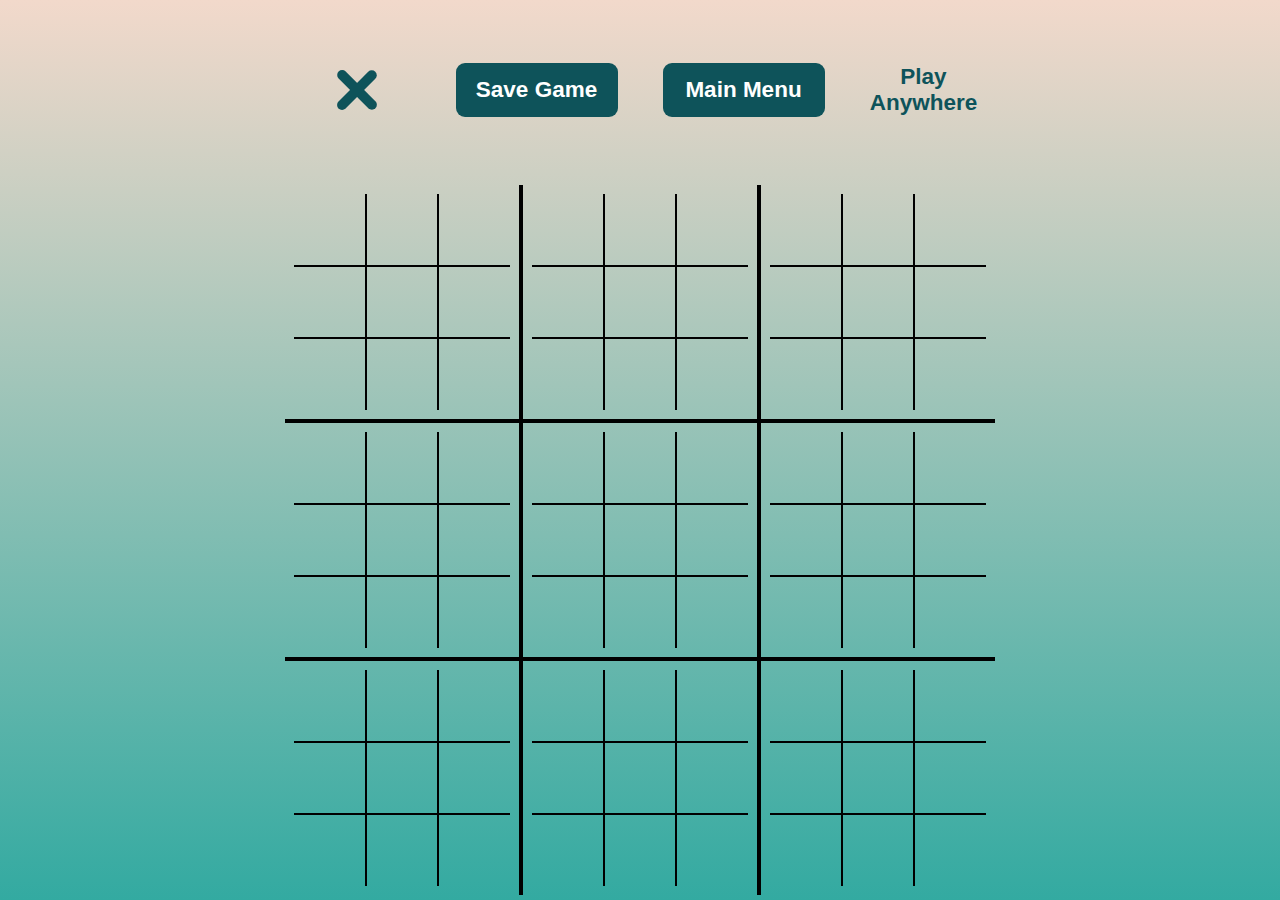
==== html/gameboard.html @ 93d73837 "add pubsub.js and refactor setTheme and save.js" ====
<!DOCTYPE html>
<html lang="en">

<head>
    <meta charset="UTF-8">
    <meta http-equiv="X-UA-Compatible" content="IE=edge">
    <meta name="viewport" content="width=device-width, initial-scale=1.0">
    <link rel="icon" href="../icon.png">
    <link rel="stylesheet" href="../css/styles.css">

    <script src="../js/pubsub.js" defer></script>
    <script src="../js/save.js" defer></script>
    <script src="../js/gameplay.js" defer></script>
    <title>Ultimate Tic-Tac-Toe</title>
</head>

<body>
    <div class="container">
        <div class="in-game-info-container" id="inGameInfoContainer">
            <div class="turn-indicator" id="turnIndicator"></div>
            <button id="saveButton"><a>Save Game</a></button>
            <p class='conquest-mode-indicator' id='conquestModeIndicator'></p>
            <button id="mainMenuButton"><a href="../index.html">Main Menu</a></button>
            <div class="playable-section-indicator" id="playableSectionIndicator">
                <p id="playableSectionIndicatorText"></p>
            </div>
        </div>

        <div class="board-whole" id="boardWhole"></div>
    </div>

    <div class="winning-message" id="winningMessage">
        <div data-winning-message-text></div>
        <button id="restartButton"><a>Restart</a></button>
    </div>

</body>

</html>
---- css/styles.css ----
*,
*::after,
*::before {
    box-sizing: border-box;
}

body {
    margin: 0;
    padding: 0;
}

body.waiting * {
    cursor: wait !important;
}

:root {
    /* --base-background-color: linear-gradient(#F2D9CB,#33AAA1);
    --button-color: #0E535A;
    --button-text-color: white;
    --button-border-color: none;
    --button-hover-shadow: 0px 0px 10px black inset;
    --large-gameboard-color: black;
    --small-gameboards-color: black;
    --marker-color: black;
    --marker-hover-color: lightgrey;
    --section-win-marker-color: #0E535A;
    --game-info-text-color: #0E535A;
    --title-color: black; */
    /* ^ themes ^ */
    --winning-message-background-color: black;
    --board-size: 80vh;
    --cell-size: 8vh;
    --marker-size: calc(var(--cell-size) * 0.9);
    --section-win-marker-size: calc(var(--cell-size)*3);
    --default-font-family: sans-serif;
}

a {
    display: flex;
    flex-direction: column;
    justify-content: center;
    text-align: center;
    height: 100%;
    width: 100%;
    text-decoration: none;
    color: inherit;
    padding: .25em .5em;
}

button:focus {
    outline: none;
}


/*GAMEPLAY BOARD*/

.container {
    display: flex;
    position: fixed;
    top: 0;
    bottom: 0;
    left: 0;
    right: 0;
    flex-direction: column;
    justify-content: space-evenly;
    align-content: space-around;
    align-items: center;
    background: var(--base-background-color);
}

.in-game-info-container {
    position: relative;
    display: flex;
    height: 20vh;
    flex-direction: row;
    justify-content: space-around;
    align-items: center;
    width: var(--board-size);
}

.in-game-info-container button {
    font-size: 2.5vh;
    font-family: var(--default-font-family);
    font-weight: bold;
    height: 6vh;
    width: 22.5%;
    background-color: var(--button-color);
    border: solid 1px var(--button-border-color);
    border-radius: 1vh;
    color: var(--button-text-color);
    cursor: pointer;
}

.in-game-info-container button:hover {
    box-shadow: var(--button-hover-shadow);
}

.turn-indicator {
    display: flex;
    height: 6vh;
    width: 15%;
    justify-content: center;
}

.turn-indicator.X::before,
.turn-indicator.X::after {
    content: '';
    position: absolute;
    align-self: center;
    border-radius: calc(var(--marker-size) * 0.1);
    height: calc(var(--marker-size) * 0.80);
    width: calc(var(--marker-size) * 0.15);
    background-color: var(--game-info-text-color);
}

.turn-indicator.X::before {
    transform: rotate(45deg);
}

.turn-indicator.X::after {
    transform: rotate(-45deg);
}

.turn-indicator.O::before {
    content: '';
    position: absolute;
    align-self: center;
    border-radius: 50%;
    border-style: solid;
    border-width: calc(var(--marker-size)*0.15);
    background-color: none;
    height: calc(var(--marker-size) * 0.7);
    width: calc(var(--marker-size) * 0.7);
    border-color: var(--game-info-text-color);
}

.playable-section-indicator {
    display: flex;
    justify-content: center;
    height: 7vh;
    width: 15%;
}

.playable-section-indicator p {
    font-family: var(--default-font-family);
    color: var(--game-info-text-color);
    font-size: 2.5vh;
    font-weight: bold;
    text-align: center;
    align-self: center;
}

.conquest-mode-indicator:before {
    font-family: var(--default-font-family);
    color: var(--game-info-text-color);
    font-weight: bold;
    content: '\2694';
    font-size: 6vh;
}

.conquest-mode-indicator {
    display: none;
}

.conquest-mode-indicator.show {
    display: block;
}

.board-whole {
    position: relative;
    height: var(--board-size);
    width: var(--board-size);
    align-content: center;
    justify-content: center;
    align-items: center;
    justify-items: center;
    display: grid;
    grid-template-columns: repeat(3, auto);
}

.board-segment {
    border: solid 2px var(--large-gameboard-color);
    align-content: center;
    justify-content: center;
    align-items: center;
    justify-items: center;
    display: grid;
    position: relative;
    grid-template-columns: repeat(3, auto);
    cursor: not-allowed;
    padding: 1vh;
}

.board-segment.X,
.board-segment.O {
    cursor: pointer;
}

.board-segment:first-child,
.board-segment:nth-child(2),
.board-segment:nth-child(3) {
    border-top: none;
}

.board-segment:nth-child(3n + 1) {
    border-left: none;
}

.board-segment:nth-child(3n) {
    border-right: none;
}

.board-segment:last-child,
.board-segment:nth-child(8),
.board-segment:nth-child(7) {
    border-bottom: none;
}

.board-segment.O-win:before {
    content: '';
    position: absolute;
    border-radius: 50%;
    border: solid calc(var(--section-win-marker-size)*0.15) var(--section-win-marker-color);
    background-color: none;
    height: calc(var(--section-win-marker-size) * 0.85);
    width: calc(var(--section-win-marker-size) * 0.85);
    z-index: -1;
}

.board-segment.X-win:before,
.board-segment.X-win:after {
    content: '';
    position: absolute;
    border-radius: calc(var(--section-win-marker-size) * 0.1);
    height: var(--section-win-marker-size);
    width: calc(var(--section-win-marker-size) * 0.15);
    background-color: var(--section-win-marker-color);
    z-index: -1;
}

.board-segment.X-win:before {
    transform: rotate(-45deg);
}

.board-segment.X-win:after {
    transform: rotate(45deg);
}

.cell {
    height: var(--cell-size);
    width: var(--cell-size);
    border: solid 1px var(--small-gameboards-color);
    display: flex;
    position: relative;
    justify-content: center;
    align-items: center;
    cursor: inherit;
}

.cell.X,
.cell.O {
    cursor: not-allowed;
}

.cell:first-child,
.cell:nth-child(2),
.cell:nth-child(3) {
    border-top: none;
}

.cell:nth-child(3n + 1) {
    border-left: none;
}

.cell:nth-child(3n) {
    border-right: none;
}

.cell:last-child,
.cell:nth-child(8),
.cell:nth-child(7) {
    border-bottom: none;
}

.cell.X::before,
.cell.X::after {
    background-color: var(--marker-color);
}

.board-segment.X .cell:not(.X):not(.O):hover::before,
.board-segment.X .cell:not(.X):not(.O):hover::after {
    background-color: var(--marker-hover-color);
}

.cell.X::before,
.cell.X::after,
.board-segment.X .cell:not(.X):not(.O):hover::before,
.board-segment.X .cell:not(.X):not(.O):hover::after {
    content: '';
    position: absolute;
    border-radius: calc(var(--marker-size) * 0.1);
    height: var(--marker-size);
    width: calc(var(--marker-size) * 0.15);
}

.cell.X::before,
.board-segment.X .cell:not(.X):not(.O):hover::before {
    transform: rotate(-45deg);
}

.cell.X::after,
.board-segment.X .cell:not(.X):not(.O):hover::after {
    transform: rotate(45deg);
}

.cell.O::before {
    border-color: var(--marker-color);
}

.board-segment.O .cell:not(.X):not(.O):hover::before {
    border-color: var(--marker-hover-color)
}

.cell.O::before,
.board-segment.O .cell:not(.X):not(.O):hover::before {
    content: '';
    position: absolute;
    border-radius: 50%;
    border-style: solid;
    border-width: calc(var(--marker-size)*0.15);
    background-color: none;
    height: calc(var(--marker-size) * 0.85);
    width: calc(var(--marker-size) * 0.85);
}

.winning-message {
    display: none;
    position: fixed;
    top: 0;
    left: 0;
    bottom: 0;
    right: 0;
    flex-direction: column;
    justify-content: center;
    align-items: center;
    background-color: rgba(0, 0, 0, 0.9);
    color: white;
    font-size: 12vh;
    font-family: var(--default-font-family);
}

.winning-message button {
    height: 8vh;
    width: calc(var(--board-size) * 0.6);
    font-size: 5vh;
    font-family: var(--default-font-family);
    font-weight: bold;
    background-color: var(--button-color);
    border: solid 1px var(--button-border-color);
    border-radius: 1vh;
    color: var(--button-text-color);
    cursor: pointer;
}

.winning-message button:hover {
    box-shadow: var(--button-hover-shadow);
}

.winning-message.show {
    display: flex;
}


/*MAIN MENU SCREEN*/

.main-menu-container {
    position: fixed;
    display: flex;
    top: 0;
    bottom: 0;
    left: 0;
    right: 0;
    background: var(--base-background-color);
    flex-direction: column;
    justify-content: space-evenly;
    align-items: center;
}

.game-title-container {
    display: flex;
    flex-direction: column;
    top: 0;
    height: 40vh;
    width: var(--board-size);
    justify-content: center;
    align-content: center;
}

.game-title {
    font-size: 12vh;
    font-family: var(--default-font-family);
    color: var(--title-color);
    width: 100%;
    text-align: center;
    text-transform: uppercase;
    position: relative;
}

.main-menu-button-container {
    display: flex;
    flex-direction: column;
    justify-content: space-evenly;
    align-items: center;
    height: 60vh;
    width: var(--board-size);
}

.main-menu-button-container button,
.new-game-modal button {
    width: 100%;
    height: 9vh;
    font-size: 5vh;
    font-family: var(--default-font-family);
    font-weight: bold;
    background-color: var(--button-color);
    border: solid 1px var(--button-border-color);
    border-radius: 1.5vh;
    color: var(--button-text-color);
    cursor: pointer;
}

.main-menu-button-container button:hover,
.new-game-modal button:hover {
    box-shadow: var(--button-hover-shadow);
}

.continue-game-button {
    display: none;
}

.continue-game-button.show {
    display: block;
}

.new-game-modal {
    display: none;
    flex-direction: column;
    position: fixed;
    width: var(--board-size);
    left: 50%;
    top: 50%;
    transform: translate(-50%, -50%);
    justify-content: center;
    align-items: center;
    z-index: 2;
}

.new-game-modal button {
    width: 100%;
    height: 10vh;
    font-size: 5vh;
    margin: 5vh 0;
}

.new-game-modal-background {
    display: none;
    position: fixed;
    top: 0;
    bottom: 0;
    left: 0;
    right: 0;
    background-color: rgba(0, 0, 0, 0.9);
    z-index: 1;
}

.new-game-modal.show {
    display: flex;
}

.new-game-modal-background.show {
    display: block;
}


/* THEMES SCREEN */

.themes-container {
    position: fixed;
    display: flex;
    flex-direction: column;
    top: 0;
    bottom: 0;
    left: 0;
    right: 0;
    justify-content: space-evenly;
    align-items: center;
    background: var(--base-background-color);
}

.themes-button-container {
    display: grid;
    flex-grow: 90;
    width: var(--board-size);
    grid-template-columns: repeat(2, auto);
    justify-content: space-evenly;
    margin: 1.5vh 0;
    overflow: scroll;
    -ms-overflow-style: none;
    /* Hides scroll bar in IE and Edge */
    scrollbar-width: none;
    /* Hides scroll bar in Firefox */
}

.themes-button-container::-webkit-scrollbar {
    display: none;
    /* Hides scroll bar in Chrome */
}

.themes-button-container button {
    content: '';
    width: calc(var(--section-win-marker-size) * 0.7);
    height: calc(var(--section-win-marker-size) * 0.7);
    margin: 1.5vh 0;
    border-radius: 50%;
    border: solid 0.5vh #333333;
    background-color: black;
    cursor: pointer;
}

#themeOneButton {
    background: linear-gradient(#FFACA8, #FADFC2);
}

#themeTwoButton {
    background: linear-gradient(#F4B84D, #7B3C4A);
}

#themeThreeButton {
    background: linear-gradient(#F2D9CB, #33AAA1);
}

#themeFourButton {
    background: linear-gradient(#479948, #002A48);
}

#themeFiveButton {
    background: radial-gradient(#1FA897, #0D2E35);
}

#themeSixButton {
    background: linear-gradient(#243F4D 33%, #292929 33%);
}

#themeSevenButton {
    background: linear-gradient(#004524 33%, #292929 33%);
}

#themeEightButton {
    background: linear-gradient(#3791B5 33%, #EAEAEA 33%);
}

#themeNineButton {
    background: linear-gradient(#00956F 33%, #EAEAEA 33%);
}

#themeTenButton {
    background: linear-gradient(#B53759 33%, #EAEAEA 33%);
}

#themeElevenButton {
    background: white;
}

#themeTwelveButton {
    background: #222;
}

.back-button {
    width: var(--board-size);
    height: 9vh;
    font-size: 5vh;
    font-family: var(--default-font-family);
    font-weight: bold;
    background-color: var(--button-color);
    border: solid 1px var(--button-border-color);
    border-radius: 1.5vh;
    color: var(--button-text-color);
    margin: 24px 0;
    cursor: pointer;
}

.back-button:hover {
    box-shadow: var(--button-hover-shadow);
}


/*HOW TO PLAY SCREEN*/

.how-to-play-container {
    display: flex;
    position: fixed;
    top: 0;
    bottom: 0;
    left: 0;
    right: 0;
    flex-direction: column;
    align-items: center;
    background: var(--base-background-color);
}

.how-to-play-game-indicators {
    display: flex;
    justify-content: space-evenly;
    align-items: center;
    height: 50vh;
    width: 50vh;
}

.how-to-play-game-indicators.hide {
    display: none;
}

.how-to-play-turn-indicator {
    display: flex;
    position: relative;
    height: 12vh;
    width: 12vh;
    justify-content: center;
}

.how-to-play-turn-indicator.circled {
    border: solid 3px red;
    border-radius: 50%;
}

.how-to-play-turn-indicator.X::before,
.how-to-play-turn-indicator.X::after {
    content: '';
    position: absolute;
    align-self: center;
    border-radius: calc(var(--marker-size) * 0.1);
    height: calc(var(--marker-size) * 1);
    width: calc(var(--marker-size) * 0.15);
    background-color: var(--game-info-text-color);
}

.how-to-play-turn-indicator.X::before {
    transform: rotate(45deg);
}

.how-to-play-turn-indicator.X::after {
    transform: rotate(-45deg);
}

.how-to-play-playable-section-indicator {
    display: flex;
    position: relative;
    justify-content: center;
    height: 12vh;
    width: 12vh;
}

.how-to-play-playable-section-indicator p {
    font-family: var(--default-font-family);
    color: var(--game-info-text-color);
    font-size: 2.5vh;
    font-weight: bold;
    text-align: center;
    align-self: center;
}

.how-to-play-playable-section-indicator.circled {
    border: solid 3px red;
    border-radius: 50%;
}

.how-to-play-conquest-mode-indicator {
    display: flex;
    position: relative;
    justify-content: center;
    height: 12vh;
    width: 12vh;
}

.how-to-play-conquest-mode-indicator p:before {
    font-family: var(--default-font-family);
    color: var(--game-info-text-color);
    content: '\2694';
    font-size: 6vh;
    font-weight: bold;
    text-align: center;
    align-self: center;
}

.how-to-play-conquest-mode-indicator.circled {
    border: solid 3px red;
    border-radius: 50%;
    bottom: 3px;
}

.how-to-play-board-whole {
    display: grid;
    height: 50vh;
    width: 50vh;
    align-content: center;
    justify-content: center;
    align-items: center;
    justify-items: center;
    grid-template-columns: repeat(3, auto);
}

.how-to-play-board-whole.hide {
    display: none;
}

.how-to-play-board-segment {
    border: solid 2px var(--large-gameboard-color);
    align-content: center;
    justify-content: center;
    align-items: center;
    justify-items: center;
    display: grid;
    position: relative;
    grid-template-columns: repeat(3, auto);
    padding: 1vh;
}

.how-to-play-board-segment:first-child,
.how-to-play-board-segment:nth-child(2),
.how-to-play-board-segment:nth-child(3) {
    border-top: none;
}

.how-to-play-board-segment:nth-child(3n + 1) {
    border-left: none;
}

.how-to-play-board-segment:nth-child(3n) {
    border-right: none;
}

.how-to-play-board-segment:last-child,
.how-to-play-board-segment:nth-child(8),
.how-to-play-board-segment:nth-child(7) {
    border-bottom: none;
}

.how-to-play-board-segment.O-win:before {
    content: '';
    position: absolute;
    border-radius: 50%;
    border: solid calc(50vh * 0.3 * 0.15) var(--section-win-marker-color);
    background-color: none;
    height: calc(50vh * 0.3 * 0.85);
    width: calc(50vh * 0.3 * 0.85);
    z-index: -1;
}

.how-to-play-board-segment.X-win:before,
.how-to-play-board-segment.X-win:after {
    content: '';
    position: absolute;
    border-radius: calc(var(--section-win-marker-size) * 0.1);
    height: calc(50vh * 0.3);
    width: calc(50vh * 0.3 * 0.15);
    background-color: var(--section-win-marker-color);
    z-index: -1;
}

.how-to-play-board-segment.X-win:before {
    transform: rotate(-45deg);
}

.how-to-play-board-segment.X-win:after {
    transform: rotate(45deg);
}

.how-to-play-cell {
    height: calc(50vh * 0.09);
    width: calc(50vh * 0.09);
    border: solid 1px var(--small-gameboards-color);
    display: flex;
    position: relative;
    justify-content: center;
    align-items: center;
    cursor: inherit;
}

.how-to-play-cell:first-child,
.how-to-play-cell:nth-child(2),
.how-to-play-cell:nth-child(3) {
    border-top: none;
}

.how-to-play-cell:nth-child(3n + 1) {
    border-left: none;
}

.how-to-play-cell:nth-child(3n) {
    border-right: none;
}

.how-to-play-cell:last-child,
.how-to-play-cell:nth-child(8),
.how-to-play-cell:nth-child(7) {
    border-bottom: none;
}

.how-to-play-cell.X::before,
.how-to-play-cell.X::after {
    background-color: var(--marker-color);
}

.how-to-play-cell.X::before,
.how-to-play-cell.X::after {
    content: '';
    position: absolute;
    border-radius: calc(var(--marker-size) * 0.1);
    height: calc(50vh * 0.08);
    width: calc(50vh * 0.01215);
}

.how-to-play-cell.X::before {
    transform: rotate(-45deg);
}

.how-to-play-cell.X::after {
    transform: rotate(45deg);
}

.how-to-play-cell.O::before {
    border-color: var(--marker-color);
}

.how-to-play-cell.O::before {
    content: '';
    position: absolute;
    border-radius: 50%;
    border-style: solid;
    border-width: calc(50vh * 0.01275);
    background-color: none;
    height: calc(50vh * 0.0765);
    width: calc(50vh * 0.0765);
}

.how-to-play-text-container {
    display: flex;
    width: 95%;
    max-width: 70vh;
    height: 30vh;
    text-align: center;
    align-items: center;
    justify-content: center;
    font-family: var(--default-font-family);
    font-size: 3vh;
}

.how-to-play-text-container p {
    margin: 0;
    color: var(--marker-color);
}

.how-to-play-arrows-container {
    display: flex;
    width: 95%;
    max-width: 70vh;
    height: 10vh;
    align-items: center;
}

.how-to-play-arrows-container button {
    border: none;
    height: 7vh;
    width: 15vw;
    min-width: 80px;
    margin: 0 auto;
    background: none;
    cursor: pointer;
}

.how-to-play-arrow {
    border: solid var(--marker-color);
    border-width: 0 2px 2px 0;
    display: inline-block;
    padding: 2vh;
    height: 2vh;
    width: 2vh;
    background: none;
    justify-content: center;
}

.how-to-play-arrow.right {
    transform: rotate(-45deg);
    -webkit-transform: rotate(-45deg);
}

.how-to-play-arrow.left {
    transform: rotate(135deg);
    -webkit-transform: rotate(135deg);
}

.hide {
    display: none;
}

@media only screen and (max-aspect-ratio: 8/10) {
     :root {
        --board-size: 100vw;
        --cell-size: 9.5vw;
    }
    /*GAMEPLAY BOARD*/
    .in-game-info-container {
        height: 20vh;
    }
    .in-game-info-container button {
        width: 40vw;
    }
    #saveButton {
        position: absolute;
        top: 25%;
        left: 25%;
        transform: translate(-50%, -50%);
    }
    #mainMenuButton {
        position: absolute;
        top: 25%;
        right: 25%;
        transform: translate(50%, -50%);
    }
    .board-whole {
        height: 80vh;
    }
    .board-segment {
        padding: 1.5vw;
    }
    .turn-indicator {
        position: absolute;
        bottom: 25%;
        left: 25%;
        width: 6vh;
        transform: translate(-50%, 50%);
    }
    .turn-indicator.X::before,
    .turn-indicator.X::after {
        height: calc(var(--marker-size) * 1);
        width: calc(var(--marker-size) * 0.2);
    }
    .turn-indicator.O::before {
        border-width: calc(var(--marker-size)*0.2);
        height: calc(var(--marker-size) * 0.95);
        width: calc(var(--marker-size) * 0.95);
    }
    .playable-section-indicator {
        position: absolute;
        bottom: 25%;
        right: 25%;
        transform: translate(50%, 50%);
    }
    .playable-section-indicator p {
        font-size: 5vw;
    }
    .winning-message {
        font-size: 13vw;
    }
    .winning-message button {
        height: 10vw;
        font-size: 7vw;
    }
    /*MAIN MENU SCREEN*/
    .game-title {
        font-size: 14vw;
    }
    .main-menu-button-container {
        width: calc(var(--board-size)*0.9);
    }
    .new-game-modal {
        width: calc(var(--board-size)*0.9);
    }
    .new-game-modal button {
        font-size: 8vw;
        margin: 7vw 0;
    }
    /*THEMES SCREEN*/
    .back-button {
        width: calc(var(--board-size)*0.9);
        height: 12vw;
        font-size: 8vw;
    }
    .themes-button-container button {
        border: solid 1vw #333333;
    }
    /*HOW TO PLAY SCREEN*/
    .how-to-play-game-indicators,
    .how-to-play-board-whole {
        height: 100vw;
        max-height: 50vh;
        width: 100vw;
        max-width: 50vh;
        flex-grow: 50;
    }
    .how-to-play-board-segment.O-win:before {
        border: solid calc(75vw * 0.3 * 0.15) var(--section-win-marker-color);
        height: calc(75vw * 0.3 * 0.85);
        width: calc(75vw * 0.3 * 0.85);
    }
    .how-to-play-board-segment.X-win:before,
    .how-to-play-board-segment.X-win:after {
        height: calc(75vw * 0.3);
        width: calc(75vw * 0.3 * 0.15);
    }
    .how-to-play-cell {
        height: calc(100vw * 0.09);
        max-height: calc(50vh * 0.09);
        width: calc(100vw * 0.09);
        max-width: calc(50vh * 0.09);
    }
    .how-to-play-cell.X::before,
    .how-to-play-cell.X::after {
        height: calc(75vw * 0.08);
        width: calc(75vw * 0.01215);
    }
    .how-to-play-cell.O::before {
        border-width: calc(75vw * 0.01275);
        height: calc(75vw * 0.0765);
        width: calc(75vw * 0.0765);
    }
    .how-to-play-board-segment {
        padding: 1vw;
    }
    .how-to-play-text-container {
        font-size: 4vw;
    }
    /*.how-to-play-turn-indicator.circled{
        padding: 8vw;
    }*/
    .how-to-play-playable-section-indicator.circled {
        padding: 8vw;
    }
}

@media only screen and (max-aspect-ratio: 6/10) {
    /*GAMEBOARD SCREEN*/
    .in-game-info-container {
        height: 33vh;
    }
    .how-to-play-game-indicators,
    .board-whole {
        height: 67vh;
    }
    .in-game-info-container button {
        width: 40vw;
        font-size: 5vw;
    }
    #saveButton {
        position: absolute;
        top: 25%;
        left: 25%;
        transform: translate(-50%, -50%);
    }
    #mainMenuButton {
        position: absolute;
        top: 25%;
        right: 25%;
        transform: translate(50%, -50%);
    }
    .turn-indicator {
        position: absolute;
        bottom: 25%;
        left: 25%;
        transform: translate(-50%, 50%);
    }
    .playable-section-indicator {
        position: absolute;
        bottom: 25%;
        right: 25%;
        transform: translate(50%, 50%);
    }
    .turn-indicator.X::before,
    .turn-indicator.X::after {
        height: calc(var(--marker-size) * 1.5);
        width: calc(var(--marker-size) * 0.25);
    }
    .turn-indicator.O::before {
        border-width: calc(var(--marker-size)*0.25);
        height: calc(var(--marker-size) * 1.2);
        width: calc(var(--marker-size) * 1.2);
    }
    .playable-section-indicator p {
        font-size: 7vw;
    }
    /*HOW TO PLAY SCREEN*/
    .how-to-play-text-container {
        font-size: 4.5vw;
    }
    .how-to-play-board-segment.O-win:before {
        border: solid calc(90vw * 0.3 * 0.15) var(--section-win-marker-color);
        height: calc(90vw * 0.3 * 0.85);
        width: calc(90vw * 0.3 * 0.85);
    }
    .how-to-play-board-segment.X-win:before,
    .how-to-play-board-segment.X-win:after {
        height: calc(90vw * 0.3);
        width: calc(90vw * 0.3 * 0.15);
    }
    .how-to-play-cell.X::before,
    .how-to-play-cell.X::after {
        height: calc(90vw * 0.08);
        width: calc(90vw * 0.01215);
    }
    .how-to-play-cell.O::before {
        border-width: calc(90vw * 0.01275);
        height: calc(90vw * 0.0765);
        width: calc(90vw * 0.0765);
    }
}
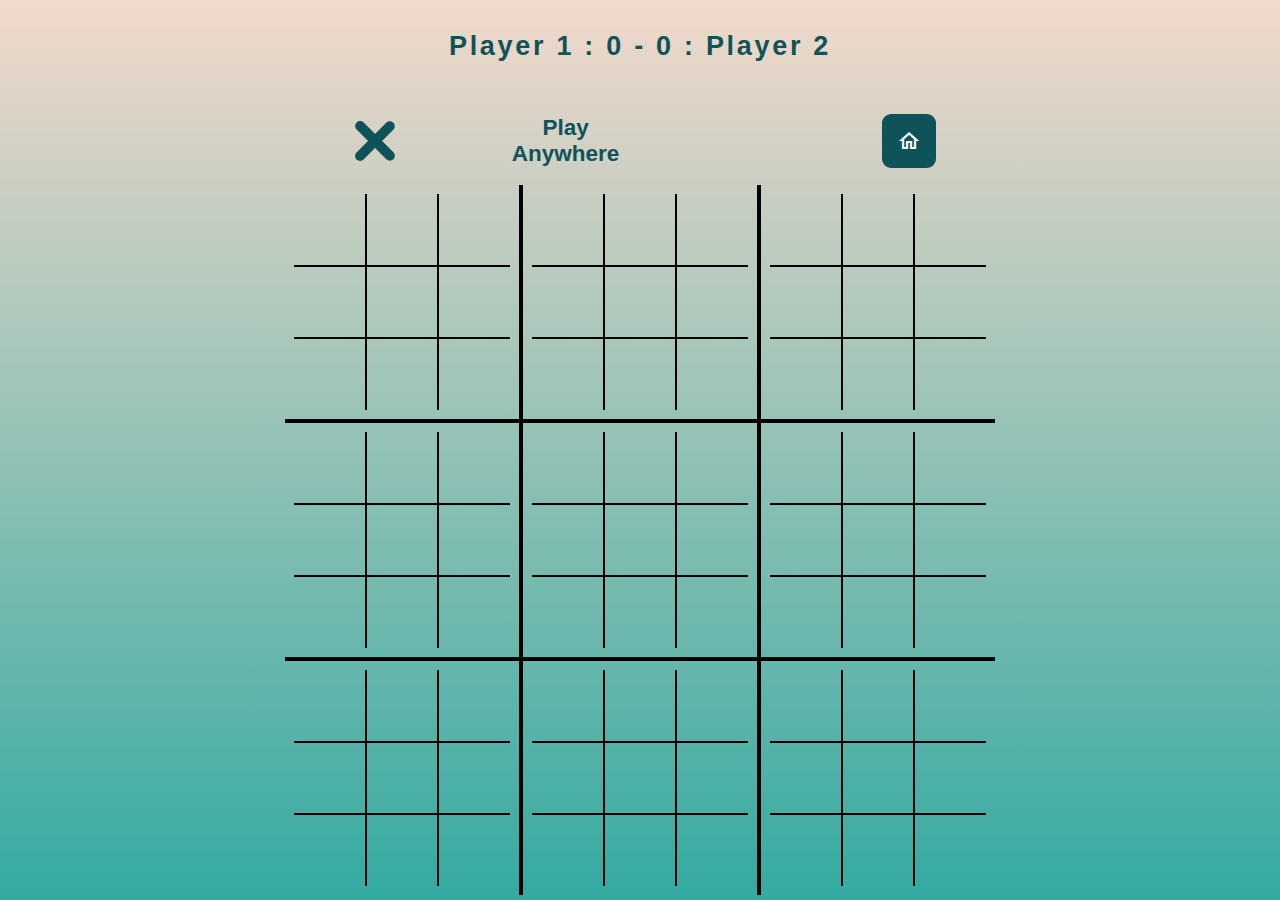
==== commit 02de2502: "Change format of indicators above gameboard" ====
--- a/html/gameboard.html
+++ b/html/gameboard.html
@@ -7,6 +7,7 @@
     <meta name="viewport" content="width=device-width, initial-scale=1.0">
     <link rel="icon" href="../icon.png">
     <link rel="stylesheet" href="../css/styles.css">
+    <link rel="stylesheet" href="https://fonts.googleapis.com/icon?family=Material+Icons+Outlined">
 
     <script src="../js/pubsub.js" defer></script>
     <script src="../js/save.js" defer></script>
@@ -17,12 +18,23 @@
 <body>
     <div class="container">
         <div class="in-game-info-container" id="inGameInfoContainer">
-            <div class="turn-indicator" id="turnIndicator"></div>
-            <button id="saveButton"><a>Save Game</a></button>
-            <p class='conquest-mode-indicator' id='conquestModeIndicator'></p>
-            <button id="mainMenuButton"><a href="../index.html">Main Menu</a></button>
-            <div class="playable-section-indicator" id="playableSectionIndicator">
-                <p id="playableSectionIndicatorText"></p>
+            <div class="game-score">
+                <p>
+                    <span id="playerOneName">Player 1</span> :
+                    <span id="playerOneScore">0</span> -
+                    <span id="playerTwoScore">0</span> :
+                    <span id="playerTwoName">Player 2</span>
+                </p>
+            </div>
+            <div class="indicator-left-side">
+                <div class="turn-indicator" id="turnIndicator"></div>
+                <div class="playable-section-indicator" id="playableSectionIndicator">
+                    <p id="playableSectionIndicatorText"></p>
+                </div>
+                <p class='conquest-mode-indicator' id='conquestModeIndicator'></p>
+            </div>
+            <div class="indicator-right-side">
+                <span class="material-icons-outlined home-button" id="homeButton"><a href="../index.html">home</a></span>
             </div>
         </div>
 
@@ -32,6 +44,7 @@
     <div class="winning-message" id="winningMessage">
         <div data-winning-message-text></div>
         <button id="restartButton"><a>Restart</a></button>
+        <button><a href="../index.html">Main Menu</a></button>
     </div>
 
 </body>
--- a/css/styles.css
+++ b/css/styles.css
@@ -1,6 +1,7 @@
 *,
 *::after,
 *::before {
+    -webkit-tap-highlight-color: transparent;
     box-sizing: border-box;
 }
 
@@ -9,42 +10,37 @@
     padding: 0;
 }
 
-body.waiting * {
-    cursor: wait !important;
-}
-
 :root {
-    /* --base-background-color: linear-gradient(#F2D9CB,#33AAA1);
+    --base-background-color: linear-gradient(#F2D9CB, #33AAA1);
+    --board-size: 80vh;
+    --button-border-color: none;
     --button-color: #0E535A;
+    --button-hover-shadow: 0px 0px 10px black inset;
     --button-text-color: white;
-    --button-border-color: none;
-    --button-hover-shadow: 0px 0px 10px black inset;
+    --cell-size: 8vh;
+    --default-font-family: sans-serif;
+    --game-info-text-color: #0E535A;
     --large-gameboard-color: black;
-    --small-gameboards-color: black;
     --marker-color: black;
     --marker-hover-color: lightgrey;
+    --marker-size: calc(var(--cell-size) * 0.9);
     --section-win-marker-color: #0E535A;
-    --game-info-text-color: #0E535A;
-    --title-color: black; */
-    /* ^ themes ^ */
+    --section-win-marker-size: calc(var(--cell-size)*3);
+    --small-gameboards-color: black;
+    --title-color: black;
     --winning-message-background-color: black;
-    --board-size: 80vh;
-    --cell-size: 8vh;
-    --marker-size: calc(var(--cell-size) * 0.9);
-    --section-win-marker-size: calc(var(--cell-size)*3);
-    --default-font-family: sans-serif;
 }
 
 a {
+    color: inherit;
     display: flex;
     flex-direction: column;
-    justify-content: center;
+    height: 100%;
+    justify-content: center;
+    padding: .25em .5em;
     text-align: center;
-    height: 100%;
+    text-decoration: none;
     width: 100%;
-    text-decoration: none;
-    color: inherit;
-    padding: .25em .5em;
 }
 
 button:focus {
@@ -54,63 +50,96 @@
 
 /*GAMEPLAY BOARD*/
 
+.home-button {
+    background-color: var(--button-color);
+    border-radius: 1vh;
+    border: solid 1px var(--button-border-color);
+    color: var(--button-text-color);
+    cursor: pointer;
+    font-size: 5vh;
+    height: 6vh;
+    width: 6vh;
+}
+
+.home-button a {
+    padding: 0;
+    margin: 0;
+}
+
+.home-button:hover {
+    box-shadow: var(--button-hover-shadow);
+}
+
 .container {
-    display: flex;
-    position: fixed;
-    top: 0;
+    align-content: space-around;
+    align-items: center;
+    background: var(--base-background-color);
     bottom: 0;
-    left: 0;
-    right: 0;
+    display: flex;
     flex-direction: column;
     justify-content: space-evenly;
-    align-content: space-around;
-    align-items: center;
-    background: var(--base-background-color);
+    left: 0;
+    position: fixed;
+    right: 0;
+    top: 0;
 }
 
 .in-game-info-container {
+    flex-wrap: wrap;
+    align-items: center;
+    display: flex;
+    flex-direction: row;
+    height: 20vh;
+    justify-content: space-around;
     position: relative;
-    display: flex;
-    height: 20vh;
+    width: var(--board-size);
+}
+
+.game-score {
+    font-family: var(--default-font-family);
+    color: var(--game-info-text-color);
+    font-size: 3vh;
+    font-weight: 600;
+    text-align: center;
+    flex-grow: 100;
+    width: 100%;
+    letter-spacing: 0.1em;
+    margin: 0;
+    padding: 4px 0;
+}
+
+.indicator-left-side {
+    align-items: center;
+    display: flex;
     flex-direction: row;
+    flex-grow: 75;
     justify-content: space-around;
-    align-items: center;
-    width: var(--board-size);
-}
-
-.in-game-info-container button {
-    font-size: 2.5vh;
-    font-family: var(--default-font-family);
-    font-weight: bold;
+}
+
+.indicator-right-side {
+    align-items: center;
+    display: flex;
+    flex-direction: row;
+    flex-grow: 25;
+    justify-content: space-around;
+}
+
+.turn-indicator {
+    display: flex;
     height: 6vh;
-    width: 22.5%;
-    background-color: var(--button-color);
-    border: solid 1px var(--button-border-color);
-    border-radius: 1vh;
-    color: var(--button-text-color);
-    cursor: pointer;
-}
-
-.in-game-info-container button:hover {
-    box-shadow: var(--button-hover-shadow);
-}
-
-.turn-indicator {
-    display: flex;
-    height: 6vh;
+    justify-content: center;
     width: 15%;
-    justify-content: center;
 }
 
 .turn-indicator.X::before,
 .turn-indicator.X::after {
+    align-self: center;
+    background-color: var(--game-info-text-color);
+    border-radius: calc(var(--marker-size) * 0.1);
     content: '';
+    height: calc(var(--marker-size) * 0.80);
     position: absolute;
-    align-self: center;
-    border-radius: calc(var(--marker-size) * 0.1);
-    height: calc(var(--marker-size) * 0.80);
     width: calc(var(--marker-size) * 0.15);
-    background-color: var(--game-info-text-color);
 }
 
 .turn-indicator.X::before {
@@ -122,73 +151,73 @@
 }
 
 .turn-indicator.O::before {
-    content: '';
-    position: absolute;
     align-self: center;
+    background-color: none;
+    border-color: var(--game-info-text-color);
     border-radius: 50%;
     border-style: solid;
     border-width: calc(var(--marker-size)*0.15);
-    background-color: none;
+    content: '';
     height: calc(var(--marker-size) * 0.7);
+    position: absolute;
     width: calc(var(--marker-size) * 0.7);
-    border-color: var(--game-info-text-color);
 }
 
 .playable-section-indicator {
     display: flex;
-    justify-content: center;
     height: 7vh;
+    justify-content: center;
     width: 15%;
 }
 
 .playable-section-indicator p {
-    font-family: var(--default-font-family);
+    align-self: center;
     color: var(--game-info-text-color);
+    font-family: var(--default-font-family);
     font-size: 2.5vh;
     font-weight: bold;
     text-align: center;
-    align-self: center;
 }
 
 .conquest-mode-indicator:before {
-    font-family: var(--default-font-family);
     color: var(--game-info-text-color);
+    content: '\2694';
+    font-family: var(--default-font-family);
+    font-size: 6vh;
     font-weight: bold;
-    content: '\2694';
-    font-size: 6vh;
 }
 
 .conquest-mode-indicator {
-    display: none;
+    opacity: 0;
 }
 
 .conquest-mode-indicator.show {
-    display: block;
+    opacity: 1;
 }
 
 .board-whole {
-    position: relative;
-    height: var(--board-size);
-    width: var(--board-size);
     align-content: center;
-    justify-content: center;
-    align-items: center;
-    justify-items: center;
+    align-items: center;
     display: grid;
     grid-template-columns: repeat(3, auto);
+    height: var(--board-size);
+    justify-content: center;
+    justify-items: center;
+    position: relative;
+    width: var(--board-size);
 }
 
 .board-segment {
+    align-content: center;
+    align-items: center;
     border: solid 2px var(--large-gameboard-color);
-    align-content: center;
-    justify-content: center;
-    align-items: center;
+    cursor: not-allowed;
+    display: grid;
+    grid-template-columns: repeat(3, auto);
+    justify-content: center;
     justify-items: center;
-    display: grid;
+    padding: 1vh;
     position: relative;
-    grid-template-columns: repeat(3, auto);
-    cursor: not-allowed;
-    padding: 1vh;
 }
 
 .board-segment.X,
@@ -217,24 +246,24 @@
 }
 
 .board-segment.O-win:before {
-    content: '';
-    position: absolute;
+    background-color: none;
     border-radius: 50%;
     border: solid calc(var(--section-win-marker-size)*0.15) var(--section-win-marker-color);
-    background-color: none;
+    content: '';
     height: calc(var(--section-win-marker-size) * 0.85);
+    position: absolute;
     width: calc(var(--section-win-marker-size) * 0.85);
     z-index: -1;
 }
 
 .board-segment.X-win:before,
 .board-segment.X-win:after {
+    background-color: var(--section-win-marker-color);
+    border-radius: calc(var(--section-win-marker-size) * 0.1);
     content: '';
+    height: var(--section-win-marker-size);
     position: absolute;
-    border-radius: calc(var(--section-win-marker-size) * 0.1);
-    height: var(--section-win-marker-size);
     width: calc(var(--section-win-marker-size) * 0.15);
-    background-color: var(--section-win-marker-color);
     z-index: -1;
 }
 
@@ -247,14 +276,14 @@
 }
 
 .cell {
+    align-items: center;
+    border: solid 1px var(--small-gameboards-color);
+    cursor: inherit;
+    display: flex;
     height: var(--cell-size);
+    justify-content: center;
+    position: relative;
     width: var(--cell-size);
-    border: solid 1px var(--small-gameboards-color);
-    display: flex;
-    position: relative;
-    justify-content: center;
-    align-items: center;
-    cursor: inherit;
 }
 
 .cell.X,
@@ -296,10 +325,10 @@
 .cell.X::after,
 .board-segment.X .cell:not(.X):not(.O):hover::before,
 .board-segment.X .cell:not(.X):not(.O):hover::after {
+    border-radius: calc(var(--marker-size) * 0.1);
     content: '';
+    height: var(--marker-size);
     position: absolute;
-    border-radius: calc(var(--marker-size) * 0.1);
-    height: var(--marker-size);
     width: calc(var(--marker-size) * 0.15);
 }
 
@@ -323,43 +352,44 @@
 
 .cell.O::before,
 .board-segment.O .cell:not(.X):not(.O):hover::before {
-    content: '';
-    position: absolute;
+    background-color: none;
     border-radius: 50%;
     border-style: solid;
     border-width: calc(var(--marker-size)*0.15);
-    background-color: none;
+    content: '';
     height: calc(var(--marker-size) * 0.85);
+    position: absolute;
     width: calc(var(--marker-size) * 0.85);
 }
 
 .winning-message {
+    align-items: center;
+    background-color: rgba(0, 0, 0, 0.9);
+    bottom: 0;
+    color: white;
     display: none;
+    flex-direction: column;
+    font-family: var(--default-font-family);
+    font-size: 12vh;
+    justify-content: center;
+    left: 0;
     position: fixed;
+    right: 0;
     top: 0;
-    left: 0;
-    bottom: 0;
-    right: 0;
-    flex-direction: column;
-    justify-content: center;
-    align-items: center;
-    background-color: rgba(0, 0, 0, 0.9);
-    color: white;
-    font-size: 12vh;
-    font-family: var(--default-font-family);
 }
 
 .winning-message button {
-    height: 8vh;
-    width: calc(var(--board-size) * 0.6);
-    font-size: 5vh;
-    font-family: var(--default-font-family);
-    font-weight: bold;
     background-color: var(--button-color);
+    border-radius: 1vh;
     border: solid 1px var(--button-border-color);
-    border-radius: 1vh;
     color: var(--button-text-color);
     cursor: pointer;
+    font-family: var(--default-font-family);
+    font-size: 5vh;
+    font-weight: bold;
+    height: 8vh;
+    margin: 16px 0;
+    width: calc(var(--board-size) * 0.6);
 }
 
 .winning-message button:hover {
@@ -374,59 +404,59 @@
 /*MAIN MENU SCREEN*/
 
 .main-menu-container {
-    position: fixed;
-    display: flex;
-    top: 0;
+    align-items: center;
+    background: var(--base-background-color);
     bottom: 0;
-    left: 0;
-    right: 0;
-    background: var(--base-background-color);
+    display: flex;
     flex-direction: column;
     justify-content: space-evenly;
-    align-items: center;
+    left: 0;
+    position: fixed;
+    right: 0;
+    top: 0;
 }
 
 .game-title-container {
+    align-content: center;
     display: flex;
     flex-direction: column;
+    height: 40vh;
+    justify-content: center;
     top: 0;
-    height: 40vh;
     width: var(--board-size);
-    justify-content: center;
-    align-content: center;
 }
 
 .game-title {
+    color: var(--title-color);
+    font-family: var(--default-font-family);
     font-size: 12vh;
-    font-family: var(--default-font-family);
-    color: var(--title-color);
-    width: 100%;
+    position: relative;
     text-align: center;
     text-transform: uppercase;
-    position: relative;
+    width: 100%;
 }
 
 .main-menu-button-container {
+    align-items: center;
     display: flex;
     flex-direction: column;
+    height: 60vh;
     justify-content: space-evenly;
-    align-items: center;
-    height: 60vh;
     width: var(--board-size);
 }
 
 .main-menu-button-container button,
 .new-game-modal button {
-    width: 100%;
-    height: 9vh;
-    font-size: 5vh;
-    font-family: var(--default-font-family);
-    font-weight: bold;
     background-color: var(--button-color);
+    border-radius: 1.5vh;
     border: solid 1px var(--button-border-color);
-    border-radius: 1.5vh;
     color: var(--button-text-color);
     cursor: pointer;
+    font-family: var(--default-font-family);
+    font-size: 5vh;
+    font-weight: bold;
+    height: 9vh;
+    width: 100%;
 }
 
 .main-menu-button-container button:hover,
@@ -443,33 +473,33 @@
 }
 
 .new-game-modal {
+    align-items: center;
     display: none;
     flex-direction: column;
+    justify-content: center;
+    left: 50%;
     position: fixed;
-    width: var(--board-size);
-    left: 50%;
     top: 50%;
     transform: translate(-50%, -50%);
-    justify-content: center;
-    align-items: center;
+    width: var(--board-size);
     z-index: 2;
 }
 
 .new-game-modal button {
+    font-size: 5vh;
+    height: 10vh;
+    margin: 5vh 0;
     width: 100%;
-    height: 10vh;
-    font-size: 5vh;
-    margin: 5vh 0;
 }
 
 .new-game-modal-background {
+    background-color: rgba(0, 0, 0, 0.9);
+    bottom: 0;
     display: none;
+    left: 0;
     position: fixed;
+    right: 0;
     top: 0;
-    bottom: 0;
-    left: 0;
-    right: 0;
-    background-color: rgba(0, 0, 0, 0.9);
     z-index: 1;
 }
 
@@ -485,108 +515,105 @@
 /* THEMES SCREEN */
 
 .themes-container {
+    align-items: center;
+    background: var(--base-background-color);
+    bottom: 0;
+    display: flex;
+    flex-direction: column;
+    justify-content: space-evenly;
+    left: 0;
     position: fixed;
-    display: flex;
-    flex-direction: column;
+    right: 0;
     top: 0;
-    bottom: 0;
-    left: 0;
-    right: 0;
-    justify-content: space-evenly;
-    align-items: center;
-    background: var(--base-background-color);
 }
 
 .themes-button-container {
+    -ms-overflow-style: none;
     display: grid;
     flex-grow: 90;
-    width: var(--board-size);
     grid-template-columns: repeat(2, auto);
     justify-content: space-evenly;
     margin: 1.5vh 0;
     overflow: scroll;
-    -ms-overflow-style: none;
-    /* Hides scroll bar in IE and Edge */
     scrollbar-width: none;
-    /* Hides scroll bar in Firefox */
+    width: var(--board-size);
 }
 
 .themes-button-container::-webkit-scrollbar {
     display: none;
-    /* Hides scroll bar in Chrome */
 }
 
 .themes-button-container button {
+    background-color: black;
+    border-radius: 50%;
+    border: solid 0.5vh #333333;
     content: '';
-    width: calc(var(--section-win-marker-size) * 0.7);
+    cursor: pointer;
     height: calc(var(--section-win-marker-size) * 0.7);
     margin: 1.5vh 0;
-    border-radius: 50%;
-    border: solid 0.5vh #333333;
-    background-color: black;
+    width: calc(var(--section-win-marker-size) * 0.7);
+}
+
+#themeOneButton {
+    background: linear-gradient(#FFACA8, #FADFC2) no-repeat;
+}
+
+#themeTwoButton {
+    background: linear-gradient(#F4B84D, #7B3C4A) no-repeat;
+}
+
+#themeThreeButton {
+    background: linear-gradient(#F2D9CB, #33AAA1) no-repeat;
+}
+
+#themeFourButton {
+    background: linear-gradient(#479948, #002A48) no-repeat;
+}
+
+#themeFiveButton {
+    background: radial-gradient(#1FA897, #0D2E35) no-repeat;
+}
+
+#themeSixButton {
+    background: linear-gradient(#243F4D 33%, #292929 33%) no-repeat;
+}
+
+#themeSevenButton {
+    background: linear-gradient(#004524 33%, #292929 33%) no-repeat;
+}
+
+#themeEightButton {
+    background: linear-gradient(#3791B5 33%, #EAEAEA 33%) no-repeat;
+}
+
+#themeNineButton {
+    background: linear-gradient(#00956F 33%, #EAEAEA 33%) no-repeat;
+}
+
+#themeTenButton {
+    background: linear-gradient(#B53759 33%, #EAEAEA 33%) no-repeat;
+}
+
+#themeElevenButton {
+    background: white no-repeat;
+}
+
+#themeTwelveButton {
+    background: #222 no-repeat;
+}
+
+.back-button {
+    background-color: var(--button-color);
+    border-radius: 1.5vh;
+    border: solid 1px var(--button-border-color);
+    color: var(--button-text-color);
     cursor: pointer;
-}
-
-#themeOneButton {
-    background: linear-gradient(#FFACA8, #FADFC2);
-}
-
-#themeTwoButton {
-    background: linear-gradient(#F4B84D, #7B3C4A);
-}
-
-#themeThreeButton {
-    background: linear-gradient(#F2D9CB, #33AAA1);
-}
-
-#themeFourButton {
-    background: linear-gradient(#479948, #002A48);
-}
-
-#themeFiveButton {
-    background: radial-gradient(#1FA897, #0D2E35);
-}
-
-#themeSixButton {
-    background: linear-gradient(#243F4D 33%, #292929 33%);
-}
-
-#themeSevenButton {
-    background: linear-gradient(#004524 33%, #292929 33%);
-}
-
-#themeEightButton {
-    background: linear-gradient(#3791B5 33%, #EAEAEA 33%);
-}
-
-#themeNineButton {
-    background: linear-gradient(#00956F 33%, #EAEAEA 33%);
-}
-
-#themeTenButton {
-    background: linear-gradient(#B53759 33%, #EAEAEA 33%);
-}
-
-#themeElevenButton {
-    background: white;
-}
-
-#themeTwelveButton {
-    background: #222;
-}
-
-.back-button {
+    font-family: var(--default-font-family);
+    font-size: 5vh;
+    font-weight: bold;
+    height: 9vh;
+    margin: 24px 0;
     width: var(--board-size);
-    height: 9vh;
-    font-size: 5vh;
-    font-family: var(--default-font-family);
-    font-weight: bold;
-    background-color: var(--button-color);
-    border: solid 1px var(--button-border-color);
-    border-radius: 1.5vh;
-    color: var(--button-text-color);
-    margin: 24px 0;
-    cursor: pointer;
 }
 
 .back-button:hover {
@@ -597,22 +624,22 @@
 /*HOW TO PLAY SCREEN*/
 
 .how-to-play-container {
-    display: flex;
+    align-items: center;
+    background: var(--base-background-color);
+    bottom: 0;
+    display: flex;
+    flex-direction: column;
+    left: 0;
     position: fixed;
+    right: 0;
     top: 0;
-    bottom: 0;
-    left: 0;
-    right: 0;
-    flex-direction: column;
-    align-items: center;
-    background: var(--base-background-color);
 }
 
 .how-to-play-game-indicators {
-    display: flex;
+    align-items: center;
+    display: flex;
+    height: 50vh;
     justify-content: space-evenly;
-    align-items: center;
-    height: 50vh;
     width: 50vh;
 }
 
@@ -622,26 +649,26 @@
 
 .how-to-play-turn-indicator {
     display: flex;
+    height: 12vh;
+    justify-content: center;
     position: relative;
-    height: 12vh;
     width: 12vh;
-    justify-content: center;
 }
 
 .how-to-play-turn-indicator.circled {
+    border-radius: 50%;
     border: solid 3px red;
-    border-radius: 50%;
 }
 
 .how-to-play-turn-indicator.X::before,
 .how-to-play-turn-indicator.X::after {
+    align-self: center;
+    background-color: var(--game-info-text-color);
+    border-radius: calc(var(--marker-size) * 0.1);
     content: '';
+    height: calc(var(--marker-size) * 1);
     position: absolute;
-    align-self: center;
-    border-radius: calc(var(--marker-size) * 0.1);
-    height: calc(var(--marker-size) * 1);
     width: calc(var(--marker-size) * 0.15);
-    background-color: var(--game-info-text-color);
 }
 
 .how-to-play-turn-indicator.X::before {
@@ -654,59 +681,59 @@
 
 .how-to-play-playable-section-indicator {
     display: flex;
+    height: 12vh;
+    justify-content: center;
     position: relative;
-    justify-content: center;
-    height: 12vh;
     width: 12vh;
 }
 
 .how-to-play-playable-section-indicator p {
-    font-family: var(--default-font-family);
+    align-self: center;
     color: var(--game-info-text-color);
+    font-family: var(--default-font-family);
     font-size: 2.5vh;
     font-weight: bold;
     text-align: center;
+}
+
+.how-to-play-playable-section-indicator.circled {
+    border-radius: 50%;
+    border: solid 3px red;
+}
+
+.how-to-play-conquest-mode-indicator {
+    display: flex;
+    height: 12vh;
+    justify-content: center;
+    position: relative;
+    width: 12vh;
+}
+
+.how-to-play-conquest-mode-indicator p:before {
     align-self: center;
-}
-
-.how-to-play-playable-section-indicator.circled {
-    border: solid 3px red;
-    border-radius: 50%;
-}
-
-.how-to-play-conquest-mode-indicator {
-    display: flex;
-    position: relative;
-    justify-content: center;
-    height: 12vh;
-    width: 12vh;
-}
-
-.how-to-play-conquest-mode-indicator p:before {
-    font-family: var(--default-font-family);
     color: var(--game-info-text-color);
     content: '\2694';
+    font-family: var(--default-font-family);
     font-size: 6vh;
     font-weight: bold;
     text-align: center;
-    align-self: center;
 }
 
 .how-to-play-conquest-mode-indicator.circled {
+    border-radius: 50%;
     border: solid 3px red;
-    border-radius: 50%;
     bottom: 3px;
 }
 
 .how-to-play-board-whole {
+    align-content: center;
+    align-items: center;
     display: grid;
+    grid-template-columns: repeat(3, auto);
     height: 50vh;
+    justify-content: center;
+    justify-items: center;
     width: 50vh;
-    align-content: center;
-    justify-content: center;
-    align-items: center;
-    justify-items: center;
-    grid-template-columns: repeat(3, auto);
 }
 
 .how-to-play-board-whole.hide {
@@ -714,15 +741,15 @@
 }
 
 .how-to-play-board-segment {
+    align-content: center;
+    align-items: center;
     border: solid 2px var(--large-gameboard-color);
-    align-content: center;
-    justify-content: center;
-    align-items: center;
+    display: grid;
+    grid-template-columns: repeat(3, auto);
+    justify-content: center;
     justify-items: center;
-    display: grid;
+    padding: 1vh;
     position: relative;
-    grid-template-columns: repeat(3, auto);
-    padding: 1vh;
 }
 
 .how-to-play-board-segment:first-child,
@@ -746,24 +773,24 @@
 }
 
 .how-to-play-board-segment.O-win:before {
-    content: '';
-    position: absolute;
+    background-color: none;
     border-radius: 50%;
     border: solid calc(50vh * 0.3 * 0.15) var(--section-win-marker-color);
-    background-color: none;
+    content: '';
     height: calc(50vh * 0.3 * 0.85);
+    position: absolute;
     width: calc(50vh * 0.3 * 0.85);
     z-index: -1;
 }
 
 .how-to-play-board-segment.X-win:before,
 .how-to-play-board-segment.X-win:after {
+    background-color: var(--section-win-marker-color);
+    border-radius: calc(var(--section-win-marker-size) * 0.1);
     content: '';
+    height: calc(50vh * 0.3);
     position: absolute;
-    border-radius: calc(var(--section-win-marker-size) * 0.1);
-    height: calc(50vh * 0.3);
     width: calc(50vh * 0.3 * 0.15);
-    background-color: var(--section-win-marker-color);
     z-index: -1;
 }
 
@@ -776,14 +803,14 @@
 }
 
 .how-to-play-cell {
+    align-items: center;
+    border: solid 1px var(--small-gameboards-color);
+    cursor: inherit;
+    display: flex;
     height: calc(50vh * 0.09);
+    justify-content: center;
+    position: relative;
     width: calc(50vh * 0.09);
-    border: solid 1px var(--small-gameboards-color);
-    display: flex;
-    position: relative;
-    justify-content: center;
-    align-items: center;
-    cursor: inherit;
 }
 
 .how-to-play-cell:first-child,
@@ -813,10 +840,10 @@
 
 .how-to-play-cell.X::before,
 .how-to-play-cell.X::after {
+    border-radius: calc(var(--marker-size) * 0.1);
     content: '';
+    height: calc(50vh * 0.08);
     position: absolute;
-    border-radius: calc(var(--marker-size) * 0.1);
-    height: calc(50vh * 0.08);
     width: calc(50vh * 0.01215);
 }
 
@@ -833,60 +860,60 @@
 }
 
 .how-to-play-cell.O::before {
-    content: '';
-    position: absolute;
+    background-color: none;
     border-radius: 50%;
     border-style: solid;
     border-width: calc(50vh * 0.01275);
-    background-color: none;
+    content: '';
     height: calc(50vh * 0.0765);
+    position: absolute;
     width: calc(50vh * 0.0765);
 }
 
 .how-to-play-text-container {
-    display: flex;
+    align-items: center;
+    display: flex;
+    font-family: var(--default-font-family);
+    font-size: 3vh;
+    height: 30vh;
+    justify-content: center;
+    max-width: 70vh;
+    text-align: center;
     width: 95%;
+}
+
+.how-to-play-text-container p {
+    color: var(--marker-color);
+    margin: 0;
+}
+
+.how-to-play-arrows-container {
+    align-items: center;
+    display: flex;
+    height: 10vh;
     max-width: 70vh;
-    height: 30vh;
-    text-align: center;
-    align-items: center;
-    justify-content: center;
-    font-family: var(--default-font-family);
-    font-size: 3vh;
-}
-
-.how-to-play-text-container p {
-    margin: 0;
-    color: var(--marker-color);
-}
-
-.how-to-play-arrows-container {
-    display: flex;
     width: 95%;
-    max-width: 70vh;
-    height: 10vh;
-    align-items: center;
 }
 
 .how-to-play-arrows-container button {
+    background: none;
     border: none;
+    cursor: pointer;
     height: 7vh;
+    margin: 0 auto;
+    min-width: 80px;
     width: 15vw;
-    min-width: 80px;
-    margin: 0 auto;
+}
+
+.how-to-play-arrow {
     background: none;
-    cursor: pointer;
-}
-
-.how-to-play-arrow {
-    border: solid var(--marker-color);
-    border-width: 0 2px 2px 0;
+    border-bottom: solid 3px var(--marker-color);
+    border-right: solid 3px var(--marker-color);
     display: inline-block;
+    height: 2vh;
+    justify-content: center;
     padding: 2vh;
-    height: 2vh;
     width: 2vh;
-    background: none;
-    justify-content: center;
 }
 
 .how-to-play-arrow.right {
@@ -901,6 +928,77 @@
 
 .hide {
     display: none;
+}
+
+
+/* SETTINGS */
+
+.settings-container {
+    -ms-overflow-style: none;
+    align-items: center;
+    display: flex;
+    flex-direction: column;
+    flex-grow: 90;
+    font-family: var(--default-font-family);
+    justify-content: space-evenly;
+    margin: 1.5vh 0;
+    overflow-y: scroll;
+    overflow-x: hidden;
+    scrollbar-width: none;
+    width: var(--board-size);
+    font-family: var(--default-font-family);
+}
+
+.settings-container::-webkit-scrollbar {
+    display: none;
+}
+
+.settings-container div {
+    display: flex;
+    flex-direction: row;
+    justify-content: space-evenly;
+    align-items: center;
+    width: 100%;
+}
+
+.settings-container button {
+    background-color: var(--button-color);
+    border-radius: 1vh;
+    border: solid 1px var(--button-border-color);
+    color: var(--button-text-color);
+    cursor: pointer;
+    font-size: 3vh;
+    font-weight: bold;
+    margin: 0 12px;
+    padding: 8px 0;
+    width: 100%;
+    transform: scale(0.95);
+    opacity: 0.8;
+}
+
+.settings-container button.selected {
+    box-shadow: var(--button-hover-shadow), 0px 0px 10px var(--button-text-color);
+    transform: scale(1.05);
+    opacity: 1;
+}
+
+.settings-container input {
+    background-color: transparent;
+    border: solid 2px var(--button-color);
+    color: var(--marker-color);
+    padding: 8px;
+    margin: 0 12px;
+    font-size: 3vh;
+    border-radius: 1vh;
+    width: 100%;
+}
+
+.settings-container input:focus {
+    outline: solid 2px var(--game-info-text-color);
+}
+
+.settings-container input:disabled {
+    opacity: 0.5;
 }
 
 @media only screen and (max-aspect-ratio: 8/10) {
@@ -912,52 +1010,8 @@
     .in-game-info-container {
         height: 20vh;
     }
-    .in-game-info-container button {
-        width: 40vw;
-    }
-    #saveButton {
-        position: absolute;
-        top: 25%;
-        left: 25%;
-        transform: translate(-50%, -50%);
-    }
-    #mainMenuButton {
-        position: absolute;
-        top: 25%;
-        right: 25%;
-        transform: translate(50%, -50%);
-    }
-    .board-whole {
-        height: 80vh;
-    }
-    .board-segment {
-        padding: 1.5vw;
-    }
     .turn-indicator {
-        position: absolute;
-        bottom: 25%;
-        left: 25%;
         width: 6vh;
-        transform: translate(-50%, 50%);
-    }
-    .turn-indicator.X::before,
-    .turn-indicator.X::after {
-        height: calc(var(--marker-size) * 1);
-        width: calc(var(--marker-size) * 0.2);
-    }
-    .turn-indicator.O::before {
-        border-width: calc(var(--marker-size)*0.2);
-        height: calc(var(--marker-size) * 0.95);
-        width: calc(var(--marker-size) * 0.95);
-    }
-    .playable-section-indicator {
-        position: absolute;
-        bottom: 25%;
-        right: 25%;
-        transform: translate(50%, 50%);
-    }
-    .playable-section-indicator p {
-        font-size: 5vw;
     }
     .winning-message {
         font-size: 13vw;
@@ -1031,8 +1085,8 @@
         font-size: 4vw;
     }
     /*.how-to-play-turn-indicator.circled{
-        padding: 8vw;
-    }*/
+       padding: 8vw;
+   }*/
     .how-to-play-playable-section-indicator.circled {
         padding: 8vw;
     }
@@ -1042,51 +1096,43 @@
     /*GAMEBOARD SCREEN*/
     .in-game-info-container {
         height: 33vh;
+        flex-direction: column;
+        justify-content: flex-end;
+    }
+    .game-score {
+        flex-grow: 0;
+        letter-spacing: 0.05em;
+    }
+    .indicator-left-side {
+        flex-grow: 0;
+        width: 100%;
+    }
+    .indicator-right-side {
+        flex-grow: 0;
+        left: 0;
+        margin: 8px 0 0 16px;
+        position: absolute;
+        top: 0;
     }
     .how-to-play-game-indicators,
     .board-whole {
         height: 67vh;
     }
-    .in-game-info-container button {
-        width: 40vw;
-        font-size: 5vw;
-    }
-    #saveButton {
-        position: absolute;
-        top: 25%;
-        left: 25%;
-        transform: translate(-50%, -50%);
-    }
-    #mainMenuButton {
-        position: absolute;
-        top: 25%;
-        right: 25%;
-        transform: translate(50%, -50%);
-    }
-    .turn-indicator {
-        position: absolute;
-        bottom: 25%;
-        left: 25%;
-        transform: translate(-50%, 50%);
-    }
-    .playable-section-indicator {
-        position: absolute;
-        bottom: 25%;
-        right: 25%;
-        transform: translate(50%, 50%);
+    .home-button {
+        font-size: 8vw;
     }
     .turn-indicator.X::before,
     .turn-indicator.X::after {
-        height: calc(var(--marker-size) * 1.5);
-        width: calc(var(--marker-size) * 0.25);
+        height: calc(var(--marker-size) * 1.2);
+        width: calc(var(--marker-size) * 0.22);
     }
     .turn-indicator.O::before {
-        border-width: calc(var(--marker-size)*0.25);
-        height: calc(var(--marker-size) * 1.2);
-        width: calc(var(--marker-size) * 1.2);
+        border-width: calc(var(--marker-size)*0.22);
+        height: calc(var(--marker-size) * 1.1);
+        width: calc(var(--marker-size) * 1.1);
     }
     .playable-section-indicator p {
-        font-size: 7vw;
+        font-size: 5vw;
     }
     /*HOW TO PLAY SCREEN*/
     .how-to-play-text-container {
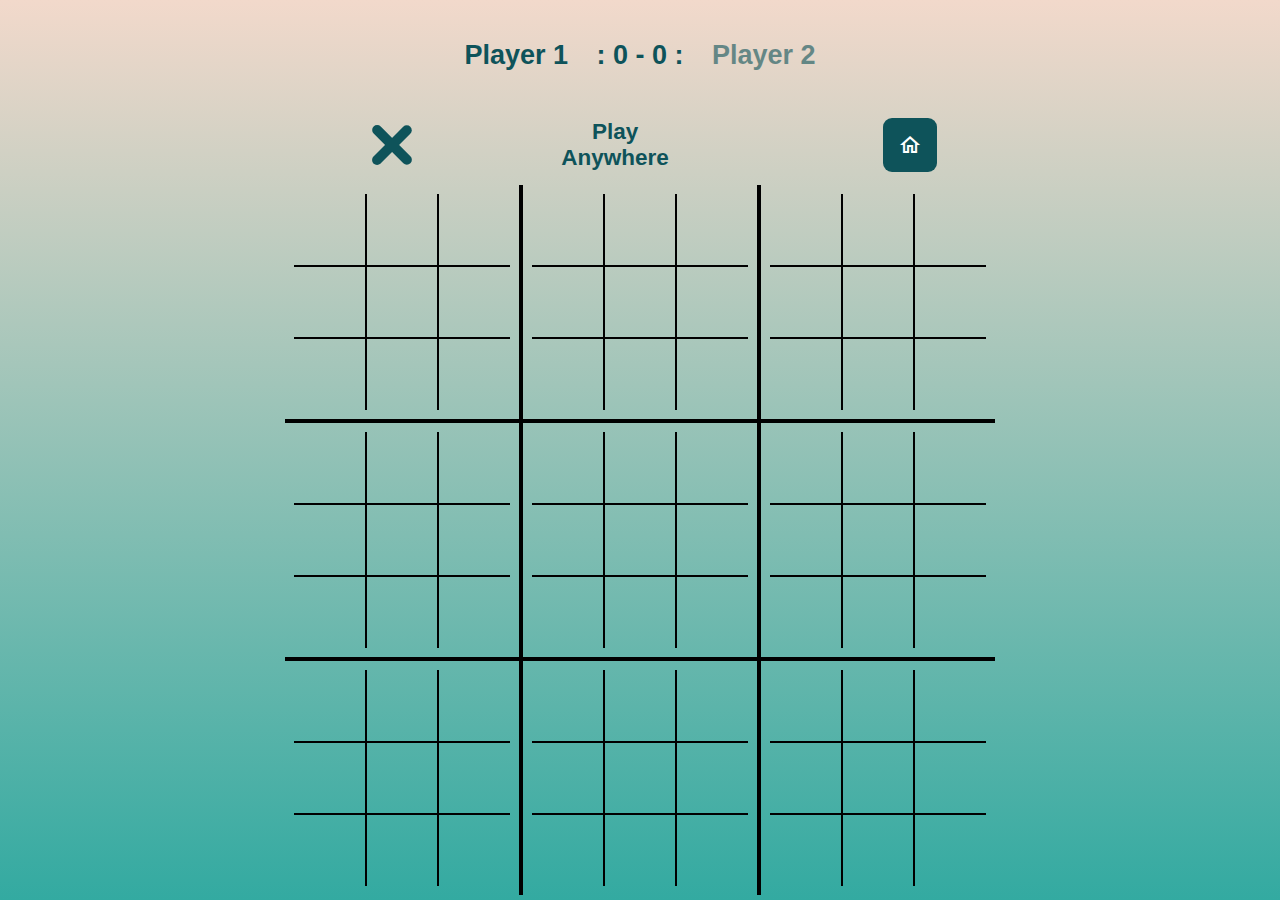
==== commit 0ec95608: "Update player score each match" ====
--- a/html/gameboard.html
+++ b/html/gameboard.html
@@ -19,12 +19,9 @@
     <div class="container">
         <div class="in-game-info-container" id="inGameInfoContainer">
             <div class="game-score">
-                <p>
-                    <span id="playerOneName">Player 1</span> :
-                    <span id="playerOneScore">0</span> -
-                    <span id="playerTwoScore">0</span> :
-                    <span id="playerTwoName">Player 2</span>
-                </p>
+                <p id="playerOneName" class="player-one">Player 1</p>
+                <p class="score">&nbsp;:&nbsp;<span id="playerOneScore">0</span>&nbsp;-&nbsp;<span id="playerTwoScore">0</span>&nbsp;:&nbsp;</p>
+                <p id="playerTwoName" class="player-two">Player 2</p>
             </div>
             <div class="indicator-left-side">
                 <div class="turn-indicator" id="turnIndicator"></div>
@@ -43,7 +40,7 @@
 
     <div class="winning-message" id="winningMessage">
         <div data-winning-message-text></div>
-        <button id="restartButton"><a>Restart</a></button>
+        <button id="restartButton"><a>Rematch</a></button>
         <button><a href="../index.html">Main Menu</a></button>
     </div>
 
--- a/css/styles.css
+++ b/css/styles.css
@@ -96,39 +96,63 @@
 }
 
 .game-score {
+    color: var(--game-info-text-color);
     font-family: var(--default-font-family);
-    color: var(--game-info-text-color);
     font-size: 3vh;
     font-weight: 600;
+    margin: 0;
+    padding: 1vh 0;
+    width: 100%;
+    display: flex;
+    justify-content: center;
+}
+
+.game-score .score {
+    width: 20%;
+    min-width: max-content;
     text-align: center;
-    flex-grow: 100;
-    width: 100%;
-    letter-spacing: 0.1em;
-    margin: 0;
-    padding: 4px 0;
+}
+
+.game-score .player-one,
+.game-score .player-two {
+    opacity: 0.6;
+    width: 35%;
+}
+
+.game-score .player-one {
+    text-align: right;
+}
+
+.game-score .player-two {
+    text-align: left;
+}
+
+.game-score .player-one.turn,
+.game-score .player-two.turn {
+    opacity: 1;
 }
 
 .indicator-left-side {
     align-items: center;
     display: flex;
     flex-direction: row;
-    flex-grow: 75;
     justify-content: space-around;
+    width: 75%;
 }
 
 .indicator-right-side {
     align-items: center;
     display: flex;
     flex-direction: row;
-    flex-grow: 25;
     justify-content: space-around;
+    width: 25%;
 }
 
 .turn-indicator {
     display: flex;
     height: 6vh;
     justify-content: center;
-    width: 15%;
+    width: 33%;
 }
 
 .turn-indicator.X::before,
@@ -165,9 +189,8 @@
 
 .playable-section-indicator {
     display: flex;
-    height: 7vh;
-    justify-content: center;
-    width: 15%;
+    justify-content: center;
+    width: 33%;
 }
 
 .playable-section-indicator p {
@@ -177,6 +200,18 @@
     font-size: 2.5vh;
     font-weight: bold;
     text-align: center;
+    margin: 0;
+    padding: 0;
+}
+
+.conquest-mode-indicator {
+    height: max-content;
+    margin: 0;
+    opacity: 0;
+}
+
+.conquest-mode-indicator.show {
+    opacity: 1;
 }
 
 .conquest-mode-indicator:before {
@@ -185,14 +220,6 @@
     font-family: var(--default-font-family);
     font-size: 6vh;
     font-weight: bold;
-}
-
-.conquest-mode-indicator {
-    opacity: 0;
-}
-
-.conquest-mode-indicator.show {
-    opacity: 1;
 }
 
 .board-whole {
@@ -1101,7 +1128,6 @@
     }
     .game-score {
         flex-grow: 0;
-        letter-spacing: 0.05em;
     }
     .indicator-left-side {
         flex-grow: 0;
@@ -1121,6 +1147,9 @@
     .home-button {
         font-size: 8vw;
     }
+    .turn-indicator {
+        order: 1;
+    }
     .turn-indicator.X::before,
     .turn-indicator.X::after {
         height: calc(var(--marker-size) * 1.2);
@@ -1131,8 +1160,18 @@
         height: calc(var(--marker-size) * 1.1);
         width: calc(var(--marker-size) * 1.1);
     }
+    .playable-section-indicator {
+        order: 3;
+    }
     .playable-section-indicator p {
         font-size: 5vw;
+    }
+    .conquest-mode-indicator {
+        display: none;
+        order: 2;
+    }
+    .conquest-mode-indicator.show {
+        display: block;
     }
     /*HOW TO PLAY SCREEN*/
     .how-to-play-text-container {
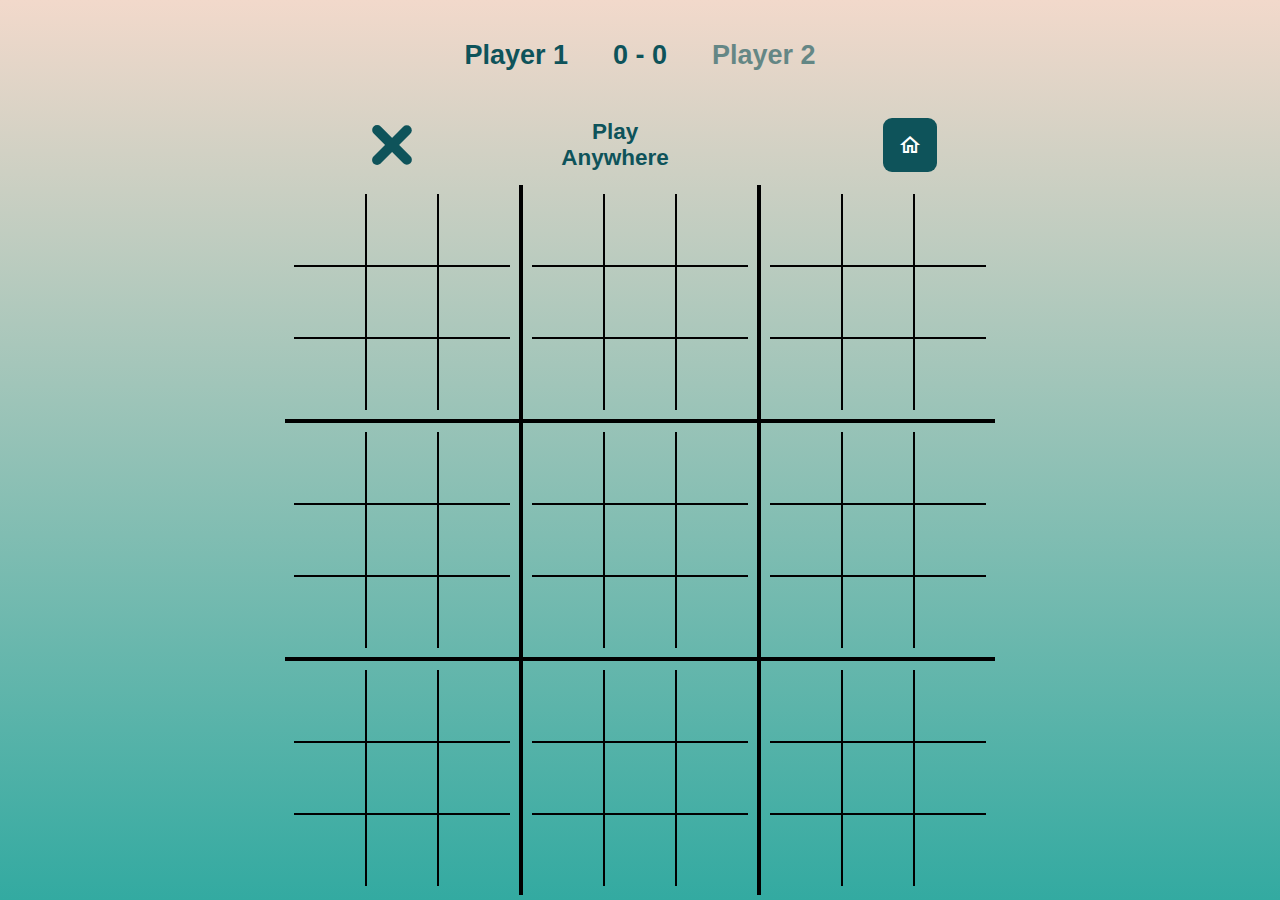
==== commit ca4893d1: "minor style changes" ====
--- a/html/gameboard.html
+++ b/html/gameboard.html
@@ -20,7 +20,7 @@
         <div class="in-game-info-container" id="inGameInfoContainer">
             <div class="game-score">
                 <p id="playerOneName" class="player-one">Player 1</p>
-                <p class="score">&nbsp;:&nbsp;<span id="playerOneScore">0</span>&nbsp;-&nbsp;<span id="playerTwoScore">0</span>&nbsp;:&nbsp;</p>
+                <p class="score">&nbsp;&nbsp;<span id="playerOneScore">0</span>&nbsp;-&nbsp;<span id="playerTwoScore">0</span>&nbsp;&nbsp;</p>
                 <p id="playerTwoName" class="player-two">Player 2</p>
             </div>
             <div class="indicator-left-side">
--- a/css/styles.css
+++ b/css/styles.css
@@ -449,6 +449,7 @@
     flex-direction: column;
     height: 40vh;
     justify-content: center;
+    padding-top: 16px;
     top: 0;
     width: var(--board-size);
 }
@@ -456,11 +457,13 @@
 .game-title {
     color: var(--title-color);
     font-family: var(--default-font-family);
-    font-size: 12vh;
+    font-size: 11.5vh;
     position: relative;
     text-align: center;
     text-transform: uppercase;
     width: 100%;
+    margin: 0;
+    padding: 0;
 }
 
 .main-menu-button-container {
@@ -1124,10 +1127,11 @@
     .in-game-info-container {
         height: 33vh;
         flex-direction: column;
-        justify-content: flex-end;
+        justify-content: center;
     }
     .game-score {
         flex-grow: 0;
+        font-size: 5vw;
     }
     .indicator-left-side {
         flex-grow: 0;
@@ -1135,10 +1139,11 @@
     }
     .indicator-right-side {
         flex-grow: 0;
-        left: 0;
-        margin: 8px 0 0 16px;
+        margin: 8px 16px;
         position: absolute;
+        right: 0;
         top: 0;
+        width: max-content;
     }
     .how-to-play-game-indicators,
     .board-whole {
